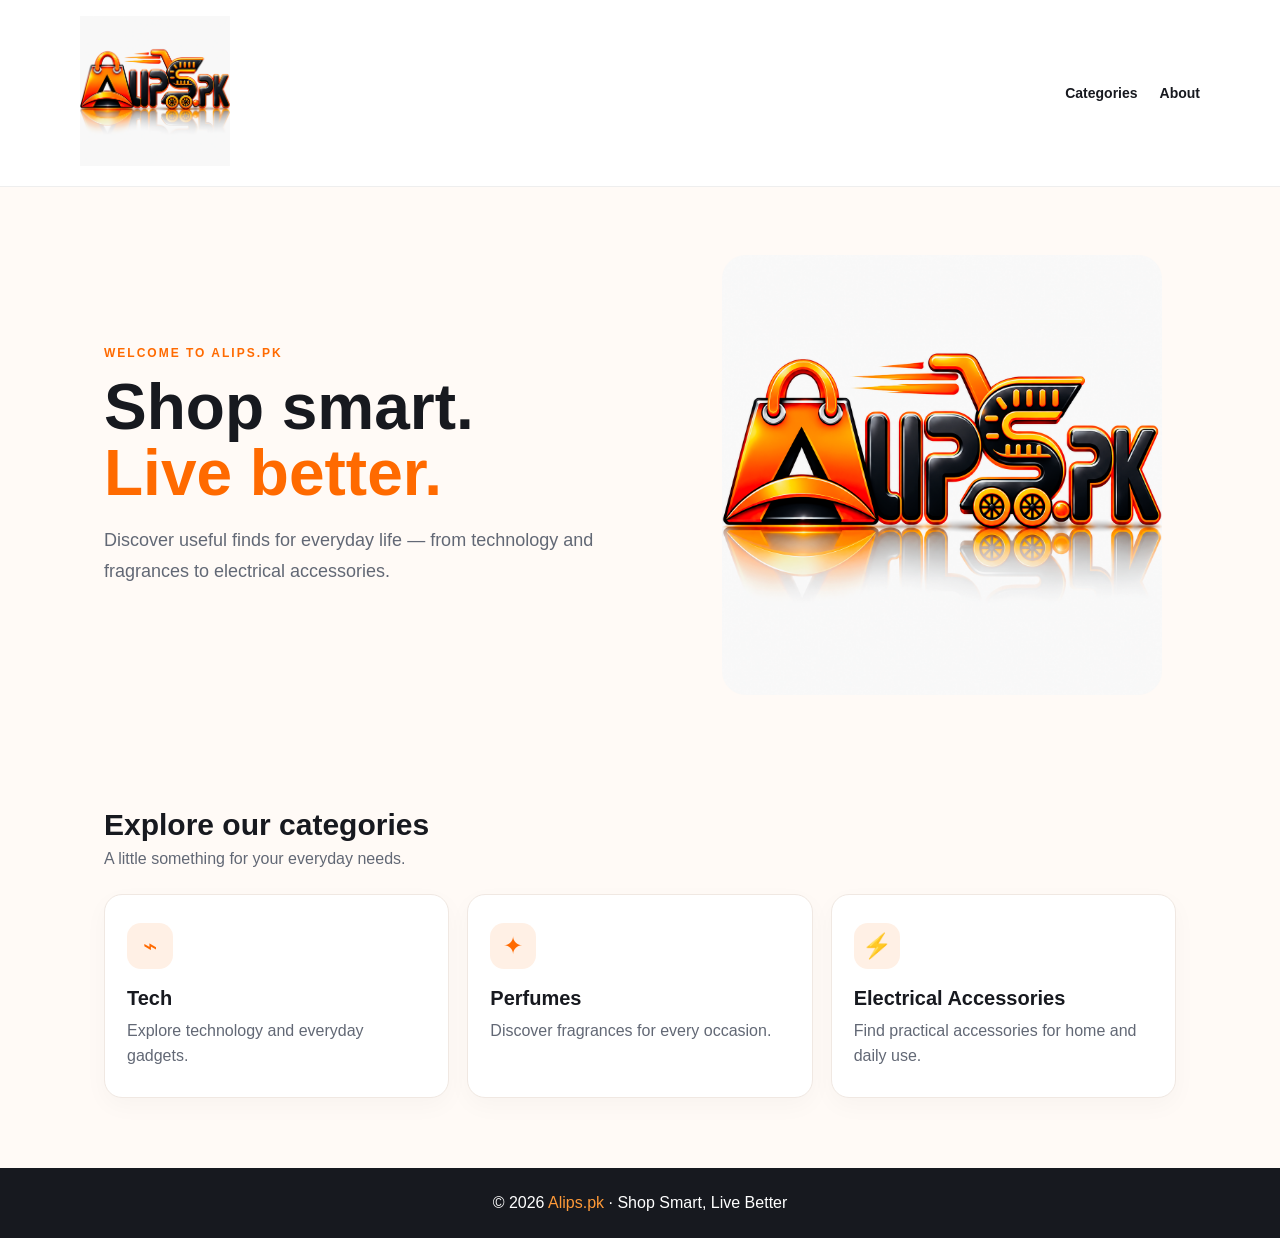
==== index.html @ 60466590 "Add files via upload" ====
<!DOCTYPE html>
<html lang="en">
<head>
  <meta charset="UTF-8">
  <meta name="viewport" content="width=device-width, initial-scale=1.0">
  <meta name="description" content="Alips.pk — Shop smart, live better. Explore tech, perfumes and electrical accessories.">
  <title>Alips.pk | Shop Smart, Live Better</title>
  <style>
    :root { --orange:#ff6a00; --red:#e92716; --ink:#17191f; --muted:#626875; --paper:#fffaf6; }
    * { box-sizing:border-box; }
    body { margin:0; font-family:Arial,Helvetica,sans-serif; color:var(--ink); background:var(--paper); }
    header { display:flex; align-items:center; justify-content:space-between; gap:20px; padding:16px max(6%, calc((100% - 1120px)/2)); background:#fff; border-bottom:1px solid #eee; }
    header img { width:150px; height:auto; }
    nav a { color:var(--ink); text-decoration:none; margin-left:22px; font-size:14px; font-weight:700; }
    .hero { max-width:1120px; margin:auto; padding:68px 24px 58px; display:grid; grid-template-columns:1.1fr .9fr; align-items:center; gap:34px; }
    .eyebrow { color:var(--orange); font-weight:800; letter-spacing:2px; text-transform:uppercase; font-size:12px; }
    h1 { font-size:clamp(38px,6vw,64px); line-height:1.04; margin:14px 0; }
    h1 span { color:var(--orange); }
    .lead { color:var(--muted); font-size:18px; line-height:1.7; max-width:520px; }
    .hero-logo { width:100%; max-width:440px; display:block; margin:auto; border-radius:24px; }
    .section { max-width:1120px; margin:0 auto; padding:30px 24px 70px; }
    .section h2 { font-size:30px; margin-bottom:8px; }
    .sub { color:var(--muted); margin-top:0; }
    .cards { display:grid; grid-template-columns:repeat(3,1fr); gap:18px; margin-top:26px; }
    .card { background:#fff; border:1px solid #f0e8e2; border-radius:18px; padding:28px 22px; box-shadow:0 8px 24px #1b1b1b08; }
    .symbol { width:46px; height:46px; display:grid; place-items:center; border-radius:14px; background:#fff0e5; color:var(--orange); font-size:24px; }
    .card h3 { margin:18px 0 8px; font-size:20px; }
    .card p { color:var(--muted); line-height:1.6; margin:0; }
    footer { text-align:center; padding:26px 20px; background:#17191f; color:#fff; }
    footer span { color:#ff9a38; }
    @media(max-width:700px) { header { padding:14px 20px; } header img { width:112px; } nav a { margin-left:12px; font-size:12px; } .hero { grid-template-columns:1fr; padding-top:48px; text-align:center; } .lead { margin:0 auto; } .hero-logo { max-width:310px; } .cards { grid-template-columns:1fr; } }
  </style>
</head>
<body>
  <header>
    <a href="#"><img src="logo.png" alt="Alips.pk logo"></a>
    <nav><a href="#categories">Categories</a><a href="#about">About</a></nav>
  </header>
  <main>
    <section class="hero" id="about">
      <div>
        <div class="eyebrow">Welcome to Alips.pk</div>
        <h1>Shop smart.<br><span>Live better.</span></h1>
        <p class="lead">Discover useful finds for everyday life — from technology and fragrances to electrical accessories.</p>
      </div>
      <img class="hero-logo" src="logo.png" alt="Alips.pk">
    </section>
    <section class="section" id="categories">
      <h2>Explore our categories</h2>
      <p class="sub">A little something for your everyday needs.</p>
      <div class="cards">
        <article class="card"><div class="symbol">⌁</div><h3>Tech</h3><p>Explore technology and everyday gadgets.</p></article>
        <article class="card"><div class="symbol">✦</div><h3>Perfumes</h3><p>Discover fragrances for every occasion.</p></article>
        <article class="card"><div class="symbol">⚡</div><h3>Electrical Accessories</h3><p>Find practical accessories for home and daily use.</p></article>
      </div>
    </section>
  </main>
  <footer>© 2026 <span>Alips.pk</span> · Shop Smart, Live Better</footer>
</body>
</html>
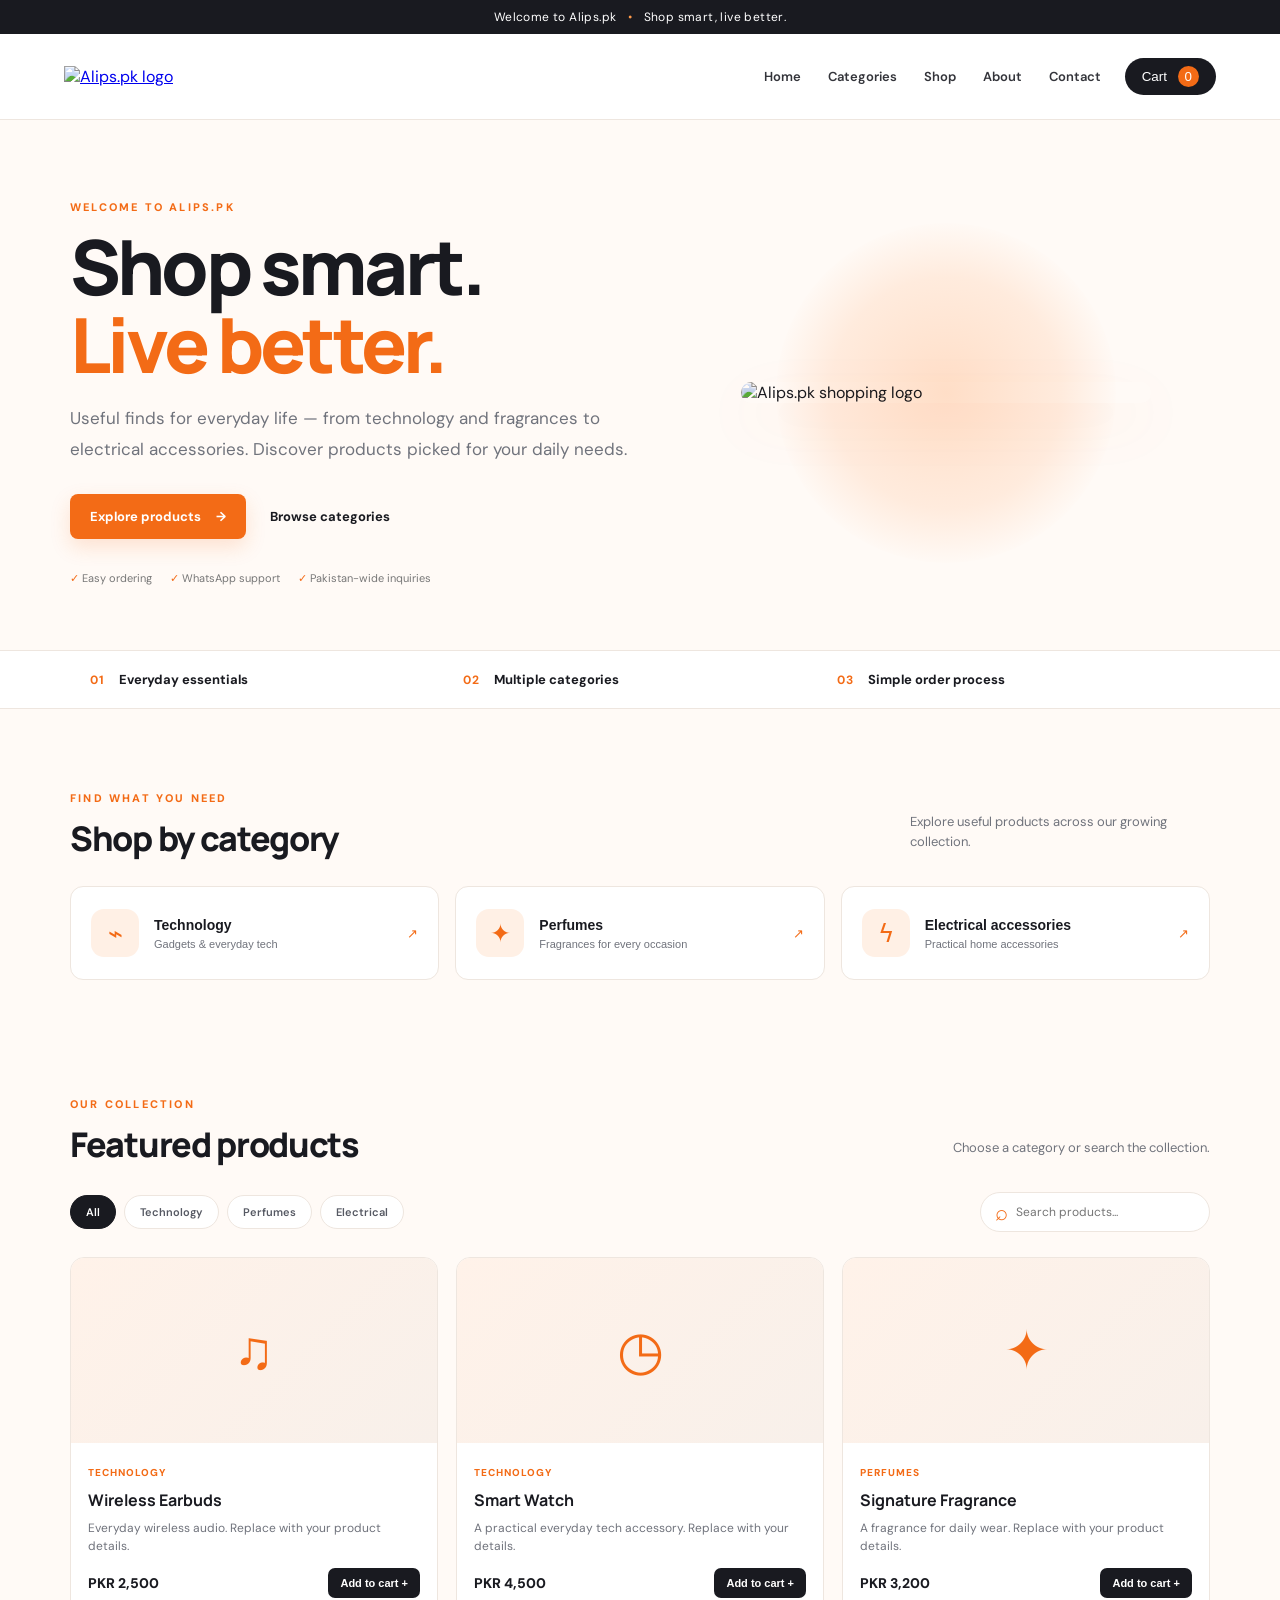
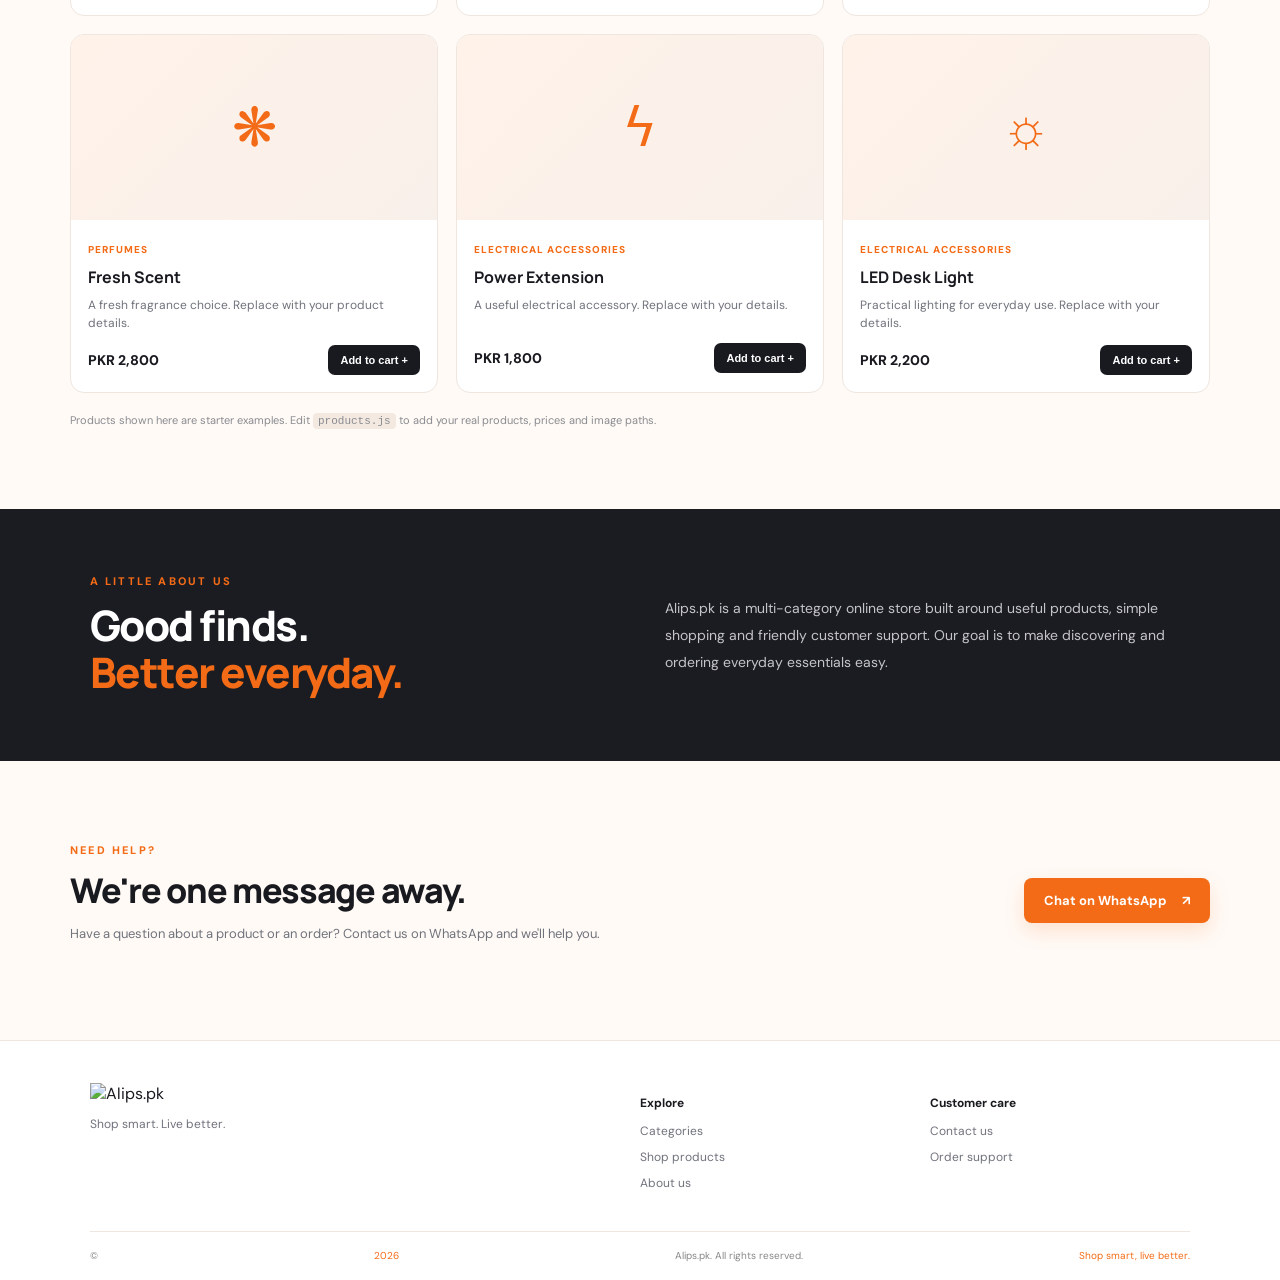
==== commit e85d5ff1: "Add files via upload" ====
--- a/index.html
+++ b/index.html
@@ -1,60 +1,67 @@
-<!DOCTYPE html>
+<!doctype html>
 <html lang="en">
 <head>
-  <meta charset="UTF-8">
-  <meta name="viewport" content="width=device-width, initial-scale=1.0">
-  <meta name="description" content="Alips.pk — Shop smart, live better. Explore tech, perfumes and electrical accessories.">
-  <title>Alips.pk | Shop Smart, Live Better</title>
-  <style>
-    :root { --orange:#ff6a00; --red:#e92716; --ink:#17191f; --muted:#626875; --paper:#fffaf6; }
-    * { box-sizing:border-box; }
-    body { margin:0; font-family:Arial,Helvetica,sans-serif; color:var(--ink); background:var(--paper); }
-    header { display:flex; align-items:center; justify-content:space-between; gap:20px; padding:16px max(6%, calc((100% - 1120px)/2)); background:#fff; border-bottom:1px solid #eee; }
-    header img { width:150px; height:auto; }
-    nav a { color:var(--ink); text-decoration:none; margin-left:22px; font-size:14px; font-weight:700; }
-    .hero { max-width:1120px; margin:auto; padding:68px 24px 58px; display:grid; grid-template-columns:1.1fr .9fr; align-items:center; gap:34px; }
-    .eyebrow { color:var(--orange); font-weight:800; letter-spacing:2px; text-transform:uppercase; font-size:12px; }
-    h1 { font-size:clamp(38px,6vw,64px); line-height:1.04; margin:14px 0; }
-    h1 span { color:var(--orange); }
-    .lead { color:var(--muted); font-size:18px; line-height:1.7; max-width:520px; }
-    .hero-logo { width:100%; max-width:440px; display:block; margin:auto; border-radius:24px; }
-    .section { max-width:1120px; margin:0 auto; padding:30px 24px 70px; }
-    .section h2 { font-size:30px; margin-bottom:8px; }
-    .sub { color:var(--muted); margin-top:0; }
-    .cards { display:grid; grid-template-columns:repeat(3,1fr); gap:18px; margin-top:26px; }
-    .card { background:#fff; border:1px solid #f0e8e2; border-radius:18px; padding:28px 22px; box-shadow:0 8px 24px #1b1b1b08; }
-    .symbol { width:46px; height:46px; display:grid; place-items:center; border-radius:14px; background:#fff0e5; color:var(--orange); font-size:24px; }
-    .card h3 { margin:18px 0 8px; font-size:20px; }
-    .card p { color:var(--muted); line-height:1.6; margin:0; }
-    footer { text-align:center; padding:26px 20px; background:#17191f; color:#fff; }
-    footer span { color:#ff9a38; }
-    @media(max-width:700px) { header { padding:14px 20px; } header img { width:112px; } nav a { margin-left:12px; font-size:12px; } .hero { grid-template-columns:1fr; padding-top:48px; text-align:center; } .lead { margin:0 auto; } .hero-logo { max-width:310px; } .cards { grid-template-columns:1fr; } }
-  </style>
+  <meta charset="utf-8">
+  <meta name="viewport" content="width=device-width, initial-scale=1">
+  <meta name="theme-color" content="#17191f">
+  <meta name="description" content="Alips.pk — Shop smart, live better. Discover technology, fragrances and electrical accessories.">
+  <title>Alips.pk — Shop Smart. Live Better.</title>
+  <link rel="icon" href="assets/logo.png">
+  <link rel="stylesheet" href="styles.css">
 </head>
 <body>
-  <header>
-    <a href="#"><img src="logo.png" alt="Alips.pk logo"></a>
-    <nav><a href="#categories">Categories</a><a href="#about">About</a></nav>
+  <div class="announcement">Welcome to Alips.pk <span>•</span> Shop smart, live better.</div>
+  <header class="site-header">
+    <a class="brand" href="#home" aria-label="Alips.pk home"><img src="assets/logo.png" alt="Alips.pk logo"></a>
+    <button class="menu-toggle" id="menuToggle" aria-label="Open menu" aria-expanded="false">☰</button>
+    <nav id="mainNav">
+      <a href="#home">Home</a><a href="#categories">Categories</a><a href="#products">Shop</a><a href="#about">About</a><a href="#contact">Contact</a>
+    </nav>
+    <button class="cart-button" id="openCart" aria-label="Open shopping cart">Cart <span id="cartCount">0</span></button>
   </header>
+
   <main>
-    <section class="hero" id="about">
-      <div>
-        <div class="eyebrow">Welcome to Alips.pk</div>
+    <section class="hero" id="home">
+      <div class="hero-copy">
+        <p class="eyebrow">Welcome to Alips.pk</p>
         <h1>Shop smart.<br><span>Live better.</span></h1>
-        <p class="lead">Discover useful finds for everyday life — from technology and fragrances to electrical accessories.</p>
+        <p class="hero-text">Useful finds for everyday life — from technology and fragrances to electrical accessories. Discover products picked for your daily needs.</p>
+        <div class="hero-actions"><a class="button primary" href="#products">Explore products <span>→</span></a><a class="text-link" href="#categories">Browse categories</a></div>
+        <div class="trust-row"><span>✓ Easy ordering</span><span>✓ WhatsApp support</span><span>✓ Pakistan-wide inquiries</span></div>
       </div>
-      <img class="hero-logo" src="logo.png" alt="Alips.pk">
+      <div class="hero-art"><div class="orange-orb"></div><img src="assets/logo.png" alt="Alips.pk shopping logo"></div>
     </section>
+
+    <section class="benefits" aria-label="Store benefits"><div><b>01</b><span>Everyday essentials</span></div><div><b>02</b><span>Multiple categories</span></div><div><b>03</b><span>Simple order process</span></div></section>
+
     <section class="section" id="categories">
-      <h2>Explore our categories</h2>
-      <p class="sub">A little something for your everyday needs.</p>
-      <div class="cards">
-        <article class="card"><div class="symbol">⌁</div><h3>Tech</h3><p>Explore technology and everyday gadgets.</p></article>
-        <article class="card"><div class="symbol">✦</div><h3>Perfumes</h3><p>Discover fragrances for every occasion.</p></article>
-        <article class="card"><div class="symbol">⚡</div><h3>Electrical Accessories</h3><p>Find practical accessories for home and daily use.</p></article>
+      <div class="section-heading"><div><p class="eyebrow">Find what you need</p><h2>Shop by category</h2></div><p>Explore useful products across our growing collection.</p></div>
+      <div class="category-grid">
+        <button class="category-card" data-category="Technology"><span class="category-icon">⌁</span><span><b>Technology</b><small>Gadgets & everyday tech</small></span><i>↗</i></button>
+        <button class="category-card" data-category="Perfumes"><span class="category-icon">✦</span><span><b>Perfumes</b><small>Fragrances for every occasion</small></span><i>↗</i></button>
+        <button class="category-card" data-category="Electrical Accessories"><span class="category-icon">ϟ</span><span><b>Electrical accessories</b><small>Practical home accessories</small></span><i>↗</i></button>
       </div>
     </section>
+
+    <section class="section products-section" id="products">
+      <div class="section-heading"><div><p class="eyebrow">Our collection</p><h2>Featured products</h2></div><p>Choose a category or search the collection.</p></div>
+      <div class="shop-tools"><div class="filters" id="filters"><button class="filter active" data-filter="All">All</button><button class="filter" data-filter="Technology">Technology</button><button class="filter" data-filter="Perfumes">Perfumes</button><button class="filter" data-filter="Electrical Accessories">Electrical</button></div><label class="search-box"><span>⌕</span><input id="searchInput" type="search" placeholder="Search products..." aria-label="Search products"></label></div>
+      <div class="product-grid" id="productGrid"></div>
+      <p class="catalog-note" id="catalogNote">Products shown here are starter examples. Edit <code>products.js</code> to add your real products, prices and image paths.</p>
+    </section>
+
+    <section class="about-band" id="about"><div><p class="eyebrow">A little about us</p><h2>Good finds.<br><span>Better everyday.</span></h2></div><p>Alips.pk is a multi-category online store built around useful products, simple shopping and friendly customer support. Our goal is to make discovering and ordering everyday essentials easy.</p></section>
+
+    <section class="contact-section section" id="contact"><div><p class="eyebrow">Need help?</p><h2>We're one message away.</h2><p>Have a question about a product or an order? Contact us on WhatsApp and we'll help you.</p></div><a class="button primary" id="contactWhatsApp" href="#">Chat on WhatsApp <span>↗</span></a></section>
   </main>
-  <footer>© 2026 <span>Alips.pk</span> · Shop Smart, Live Better</footer>
+
+  <footer><div class="footer-main"><div><img src="assets/logo.png" alt="Alips.pk" class="footer-logo"><p>Shop smart. Live better.</p></div><div><b>Explore</b><a href="#categories">Categories</a><a href="#products">Shop products</a><a href="#about">About us</a></div><div><b>Customer care</b><a href="#contact">Contact us</a><a href="#contact">Order support</a></div></div><div class="footer-bottom">© <span id="year"></span> Alips.pk. All rights reserved. <span>Shop smart, live better.</span></div></footer>
+
+  <div class="overlay" id="overlay"></div>
+  <aside class="cart-drawer" id="cartDrawer" aria-label="Shopping cart" aria-hidden="true"><div class="drawer-head"><div><p class="eyebrow">Your selection</p><h2>Shopping cart</h2></div><button id="closeCart" class="close-button" aria-label="Close cart">×</button></div><div id="cartItems" class="cart-items"></div><div class="cart-summary"><div><span>Subtotal</span><b id="cartSubtotal">PKR 0</b></div><p>Delivery charges, if any, will be confirmed when your order is reviewed.</p><button class="button primary full" id="checkoutButton">Continue to checkout</button></div></aside>
+
+  <div class="checkout-modal" id="checkoutModal" aria-hidden="true"><div class="checkout-card"><div class="drawer-head"><div><p class="eyebrow">Almost there</p><h2>Delivery details</h2></div><button id="closeCheckout" class="close-button" aria-label="Close checkout">×</button></div><form id="checkoutForm"><label>Full name<input name="name" required autocomplete="name" placeholder="Your name"></label><label>Phone number<input name="phone" required inputmode="tel" autocomplete="tel" placeholder="03XX XXXXXXX"></label><label>Delivery address<textarea name="address" required rows="3" placeholder="House, street, area, city"></textarea></label><label>Order notes <small>(optional)</small><textarea name="notes" rows="2" placeholder="Any size, colour or other details"></textarea></label><button class="button primary full" type="submit">Send order on WhatsApp ↗</button><p class="form-note">Your order details will open in WhatsApp for confirmation. No online payment is collected on this demo store.</p></form></div></div>
+  <div class="toast" id="toast" role="status"></div>
+  <script src="config.js"></script><script src="products.js"></script><script src="app.js"></script>
 </body>
 </html>
--- a/styles.css
+++ b/styles.css
@@ -0,0 +1,3 @@
+@import url('https://fonts.googleapis.com/css2?family=DM+Sans:wght@400;500;600;700&family=Manrope:wght@400;500;600;700;800&display=swap');
+:root{--orange:#f36b16;--orange-dark:#d95108;--ink:#191a20;--muted:#70737c;--paper:#fffaf6;--line:#eee6df;--white:#fff;--shadow:0 18px 55px #2b1a0e12}*{box-sizing:border-box}html{scroll-behavior:smooth;scroll-padding-top:90px}body{margin:0;background:var(--paper);color:var(--ink);font-family:'DM Sans',Arial,sans-serif}.announcement{background:#191a20;color:#fff;text-align:center;padding:9px 14px;font-size:12px;letter-spacing:.4px}.announcement span{color:#ff9a4a;margin:0 8px}.site-header{height:86px;padding:0 max(5%,calc((100% - 1200px)/2));display:flex;align-items:center;justify-content:space-between;gap:24px;background:#fff;border-bottom:1px solid var(--line);position:sticky;top:0;z-index:20}.brand img{width:112px;height:72px;object-fit:contain}.site-header nav{display:flex;gap:27px;margin-left:auto}.site-header nav a{color:#33343a;text-decoration:none;font-size:13px;font-weight:600}.site-header nav a:hover,.text-link:hover{color:var(--orange)}.cart-button{border:0;background:var(--ink);color:#fff;border-radius:30px;padding:11px 17px;font:600 13px inherit;cursor:pointer}.cart-button span{background:var(--orange);padding:3px 7px;border-radius:20px;margin-left:7px}.menu-toggle{display:none;border:0;background:none;font-size:24px}.hero{max-width:1200px;margin:auto;min-height:530px;padding:65px 30px 50px;display:grid;grid-template-columns:1.05fr .95fr;align-items:center;gap:30px}.eyebrow{color:var(--orange);font-size:11px;font-weight:800;letter-spacing:2.2px;text-transform:uppercase;margin:0 0 14px}.hero h1{font:800 clamp(48px,6vw,76px)/1.02 'Manrope',sans-serif;letter-spacing:-3.8px;margin:0 0 20px}.hero h1 span,.about-band h2 span{color:var(--orange)}.hero-text{max-width:560px;color:var(--muted);font-size:17px;line-height:1.8;margin:0}.hero-actions{display:flex;align-items:center;gap:24px;margin-top:29px}.button{display:inline-flex;align-items:center;justify-content:center;gap:15px;padding:14px 20px;border:0;border-radius:8px;text-decoration:none;font-weight:700;font-size:13px;cursor:pointer;transition:.2s}.primary{background:var(--orange);color:white;box-shadow:0 8px 20px #f36b162b}.primary:hover{background:var(--orange-dark);transform:translateY(-2px)}.text-link{font-size:13px;font-weight:700;color:var(--ink);text-decoration:none}.trust-row{display:flex;flex-wrap:wrap;gap:18px;margin-top:32px;color:#777;font-size:11px}.trust-row span:first-letter{color:var(--orange)}.hero-art{position:relative;display:grid;place-items:center;min-height:390px}.hero-art img{position:relative;width:min(100%,410px);border-radius:28px;mix-blend-mode:multiply;box-shadow:0 20px 60px #ed6b1610}.orange-orb{position:absolute;width:340px;height:340px;background:radial-gradient(circle,#ffdec7 0,#ffebdd 48%,#fffaf6 72%);border-radius:50%}.benefits{border-top:1px solid var(--line);border-bottom:1px solid var(--line);background:#fff;display:grid;grid-template-columns:repeat(3,1fr);padding:20px max(7%,calc((100% - 1120px)/2));gap:20px}.benefits div{display:flex;align-items:center;gap:14px;font-size:13px;font-weight:700}.benefits b{color:var(--orange);font-size:12px;letter-spacing:1px}.section{max-width:1200px;margin:auto;padding:82px 30px}.section-heading{display:flex;justify-content:space-between;align-items:end;gap:20px;margin-bottom:28px}.section-heading h2,.contact-section h2{font:800 34px/1.15 'Manrope',sans-serif;letter-spacing:-1.3px;margin:0}.section-heading>p{color:var(--muted);font-size:13px;margin:0 0 5px;max-width:300px;line-height:1.6}.category-grid{display:grid;grid-template-columns:repeat(3,1fr);gap:16px}.category-card{display:flex;align-items:center;gap:15px;text-align:left;padding:22px 20px;background:#fff;border:1px solid var(--line);border-radius:13px;cursor:pointer;transition:.2s;color:var(--ink)}.category-card:hover{border-color:#f5a36d;transform:translateY(-3px);box-shadow:var(--shadow)}.category-icon{display:grid;place-items:center;width:48px;height:48px;flex-shrink:0;border-radius:13px;background:#fff0e5;color:var(--orange);font-size:25px}.category-card b,.category-card small{display:block}.category-card b{font-size:14px}.category-card small{font-size:11px;color:var(--muted);margin-top:5px}.category-card i{font-style:normal;margin-left:auto;color:var(--orange)}.products-section{padding-top:35px}.shop-tools{display:flex;justify-content:space-between;gap:20px;align-items:center;margin-bottom:25px}.filters{display:flex;flex-wrap:wrap;gap:8px}.filter{background:#fff;border:1px solid var(--line);border-radius:30px;padding:9px 15px;font:600 11px 'DM Sans';color:#565963;cursor:pointer}.filter.active,.filter:hover{background:var(--ink);border-color:var(--ink);color:#fff}.search-box{display:flex;align-items:center;gap:8px;border:1px solid var(--line);background:#fff;border-radius:30px;padding:0 14px;width:230px}.search-box span{font-size:22px;color:var(--orange)}.search-box input{width:100%;border:0;outline:0;padding:11px 0;background:transparent;font:12px 'DM Sans'}.product-grid{display:grid;grid-template-columns:repeat(3,1fr);gap:18px}.product-card{background:#fff;border:1px solid var(--line);border-radius:14px;overflow:hidden;transition:.2s}.product-card:hover{transform:translateY(-4px);box-shadow:var(--shadow)}.product-visual{height:185px;display:grid;place-items:center;background:linear-gradient(135deg,#fff2e9,#f8f0ea);font-size:54px;color:var(--orange)}.product-info{padding:17px}.product-category{font-size:10px;color:var(--orange);font-weight:800;letter-spacing:1px;text-transform:uppercase}.product-info h3{font:700 16px 'Manrope';margin:8px 0}.product-info p{font-size:12px;color:var(--muted);line-height:1.5;min-height:34px;margin:0 0 13px}.product-bottom{display:flex;align-items:center;justify-content:space-between;gap:10px}.product-price{font-weight:800;font-size:14px}.add-button{background:var(--ink);color:#fff;border:0;border-radius:7px;padding:9px 12px;font-size:11px;font-weight:700;cursor:pointer}.add-button:hover{background:var(--orange)}.catalog-note{font-size:11px;color:#8a8b90;margin:20px 0 0}.catalog-note code{background:#f3e9e1;padding:2px 5px;border-radius:4px}.empty-state{grid-column:1/-1;text-align:center;padding:55px 20px;color:var(--muted);background:#fff;border:1px dashed var(--line);border-radius:14px}.about-band{background:#1b1c22;color:#fff;padding:65px max(7%,calc((100% - 1120px)/2));display:grid;grid-template-columns:1fr 1fr;align-items:center;gap:50px}.about-band h2{font:800 42px/1.12 'Manrope';letter-spacing:-1.5px;margin:0}.about-band>p{color:#c4c4c9;font-size:14px;line-height:1.9;margin:0}.contact-section{display:flex;align-items:center;justify-content:space-between;gap:30px}.contact-section p:not(.eyebrow){color:var(--muted);font-size:13px;line-height:1.7;max-width:550px}.contact-section .button{flex-shrink:0}footer{background:#fff;border-top:1px solid var(--line);padding:42px max(7%,calc((100% - 1120px)/2)) 18px}.footer-main{display:grid;grid-template-columns:2fr 1fr 1fr;gap:30px;padding-bottom:30px}.footer-logo{width:105px;height:75px;object-fit:contain}.footer-main p{font-size:12px;color:var(--muted)}.footer-main b{display:block;font-size:12px;margin:12px 0}.footer-main a{display:block;text-decoration:none;color:var(--muted);font-size:12px;margin:10px 0}.footer-main a:hover{color:var(--orange)}.footer-bottom{border-top:1px solid var(--line);padding-top:17px;display:flex;justify-content:space-between;gap:15px;color:#888;font-size:10px}.footer-bottom span{color:var(--orange)}.overlay{position:fixed;inset:0;background:#15151580;z-index:40;opacity:0;pointer-events:none;transition:.2s}.overlay.show{opacity:1;pointer-events:auto}.cart-drawer{position:fixed;right:0;top:0;height:100dvh;width:min(440px,100%);background:#fff;z-index:41;transform:translateX(105%);transition:.25s;display:flex;flex-direction:column;padding:25px}.cart-drawer.open{transform:translateX(0)}.drawer-head{display:flex;justify-content:space-between;align-items:center;border-bottom:1px solid var(--line);padding-bottom:18px}.drawer-head .eyebrow{margin-bottom:6px}.drawer-head h2{font:800 22px 'Manrope';margin:0}.close-button{border:0;background:#f5f1ee;border-radius:50%;width:34px;height:34px;font-size:24px;cursor:pointer}.cart-items{overflow:auto;flex:1;padding:15px 0}.cart-row{display:grid;grid-template-columns:1fr auto;gap:10px;padding:14px 0;border-bottom:1px solid var(--line)}.cart-row b{font-size:13px}.cart-row small{display:block;color:var(--muted);margin-top:5px}.qty-controls{display:flex;align-items:center;gap:8px;margin-top:9px}.qty-controls button{border:1px solid var(--line);background:#fff;border-radius:5px;width:25px;height:25px;cursor:pointer}.remove-item{border:0;background:none;color:#b44;font-size:11px;cursor:pointer;margin-left:7px}.cart-summary{border-top:1px solid var(--line);padding-top:17px}.cart-summary>div{display:flex;justify-content:space-between;font-size:15px}.cart-summary p,.form-note{font-size:11px;line-height:1.5;color:var(--muted)}.full{width:100%}.checkout-modal{position:fixed;inset:0;z-index:50;background:#15151580;display:none;place-items:center;padding:15px}.checkout-modal.show{display:grid}.checkout-card{background:#fff;border-radius:15px;padding:24px;width:min(480px,100%);max-height:95dvh;overflow:auto}.checkout-card form{padding-top:18px}.checkout-card label{display:block;font-size:12px;font-weight:700;margin-bottom:13px}.checkout-card label small{font-weight:400;color:var(--muted)}.checkout-card input,.checkout-card textarea{display:block;width:100%;margin-top:7px;padding:12px;border:1px solid var(--line);border-radius:7px;font:13px 'DM Sans';outline-color:var(--orange);resize:vertical}.form-note{text-align:center}.toast{position:fixed;bottom:22px;left:50%;transform:translate(-50%,20px);opacity:0;pointer-events:none;background:#191a20;color:#fff;padding:12px 18px;border-radius:30px;font-size:12px;z-index:70;transition:.2s}.toast.show{opacity:1;transform:translate(-50%,0)}
+@media(max-width:800px){.site-header{height:75px;padding:0 18px;gap:12px}.brand img{width:90px;height:62px}.menu-toggle{display:block;margin-left:auto}.site-header nav{display:none;position:absolute;top:74px;left:0;right:0;background:#fff;padding:18px 24px 22px;box-shadow:0 12px 20px #0000000b;flex-direction:column;gap:18px}.site-header nav.open{display:flex}.cart-button{padding:10px 12px}.hero{grid-template-columns:1fr;text-align:center;padding:50px 22px 40px;gap:15px}.hero h1{font-size:54px;letter-spacing:-2.5px}.hero-text{font-size:15px}.hero-actions,.trust-row{justify-content:center}.hero-art{min-height:270px}.hero-art img{max-width:280px}.orange-orb{width:240px;height:240px}.benefits{padding:17px 20px;gap:8px}.benefits div{font-size:10px;gap:7px}.section{padding:62px 20px}.section-heading{display:block}.section-heading>p{margin-top:12px}.category-grid{grid-template-columns:1fr}.products-section{padding-top:20px}.shop-tools{align-items:stretch;flex-direction:column}.search-box{width:100%}.product-grid{grid-template-columns:repeat(2,1fr);gap:12px}.product-visual{height:135px}.product-info{padding:13px}.product-info h3{font-size:13px}.product-info p{font-size:10px}.product-price{font-size:12px}.add-button{padding:8px;font-size:10px}.about-band{grid-template-columns:1fr;gap:22px;padding:48px 23px}.about-band h2{font-size:36px}.contact-section{display:block}.contact-section .button{margin-top:12px}.footer-main{grid-template-columns:1fr 1fr}.footer-main>div:first-child{grid-column:1/-1}.footer-bottom{display:block;line-height:2}.footer-bottom span{display:block}}@media(max-width:380px){.product-grid{grid-template-columns:1fr}.product-visual{height:170px}.trust-row{gap:9px;font-size:9px}.hero h1{font-size:47px}}
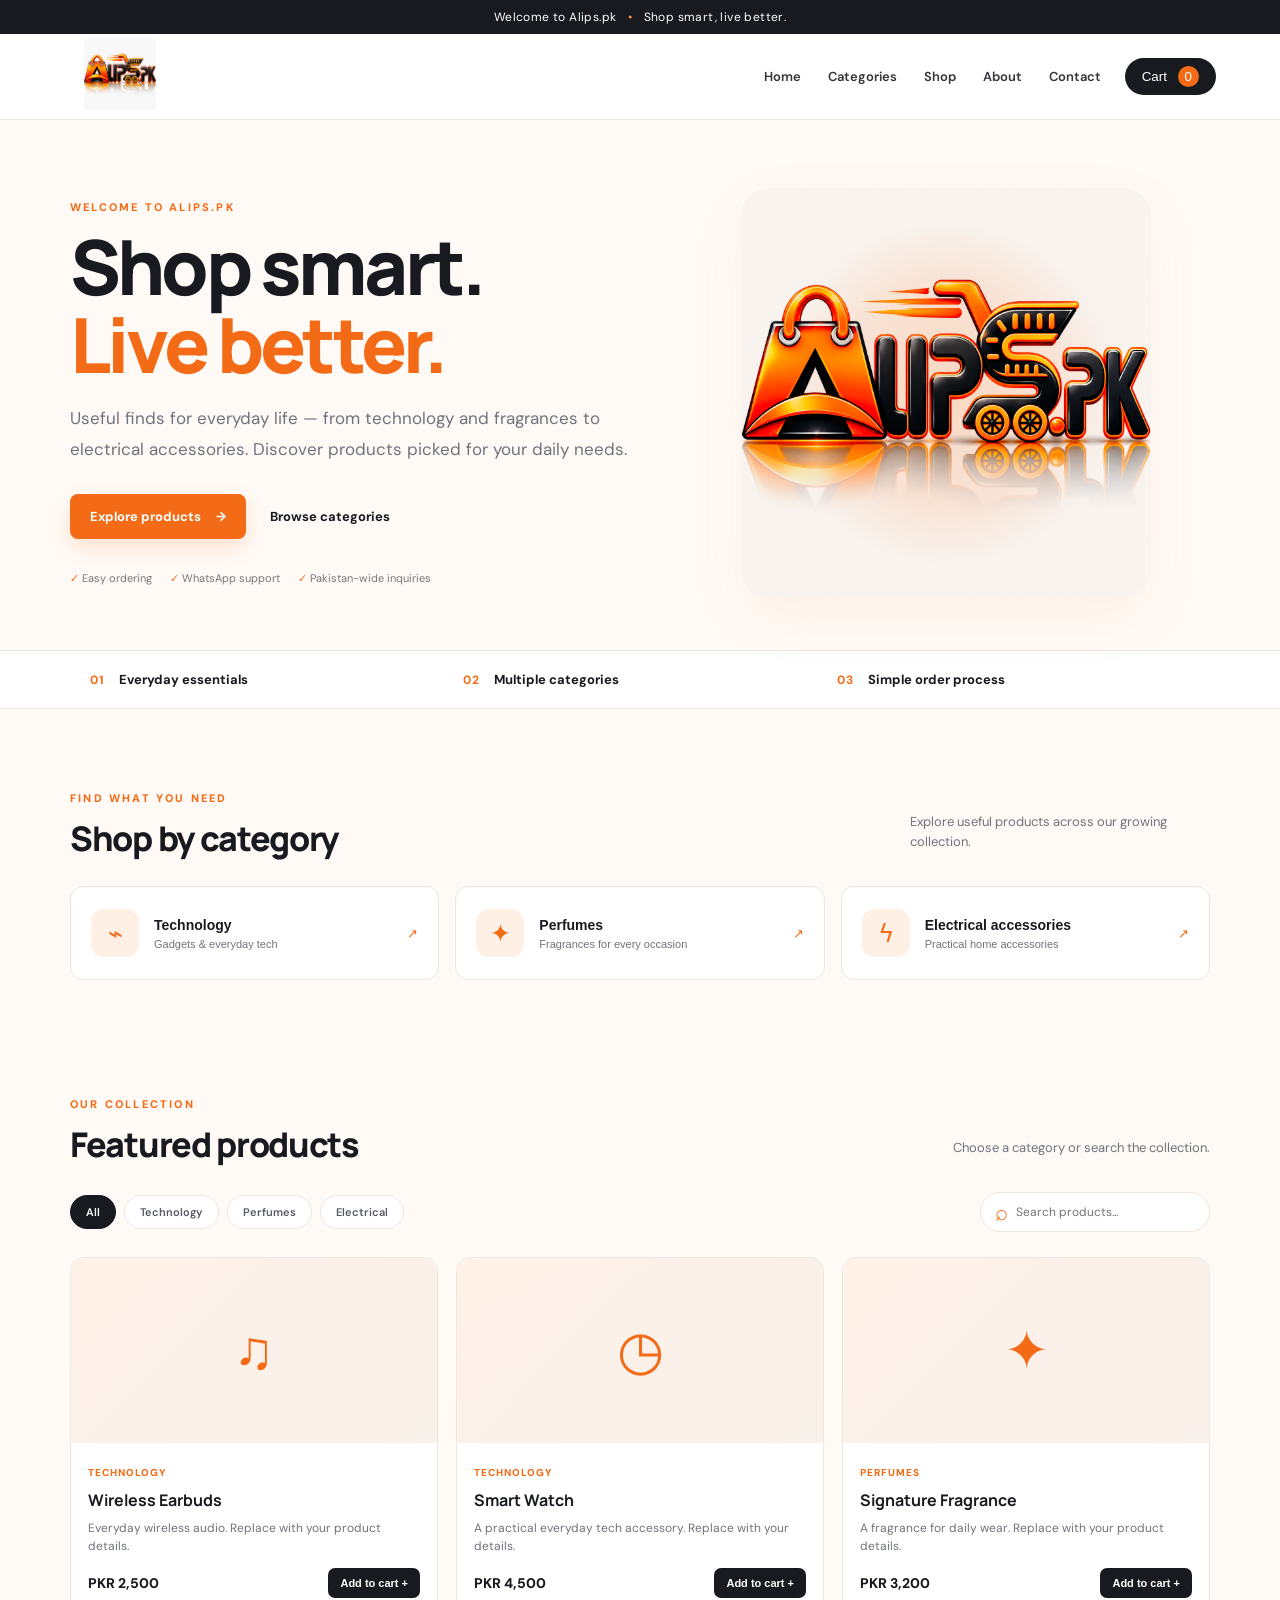
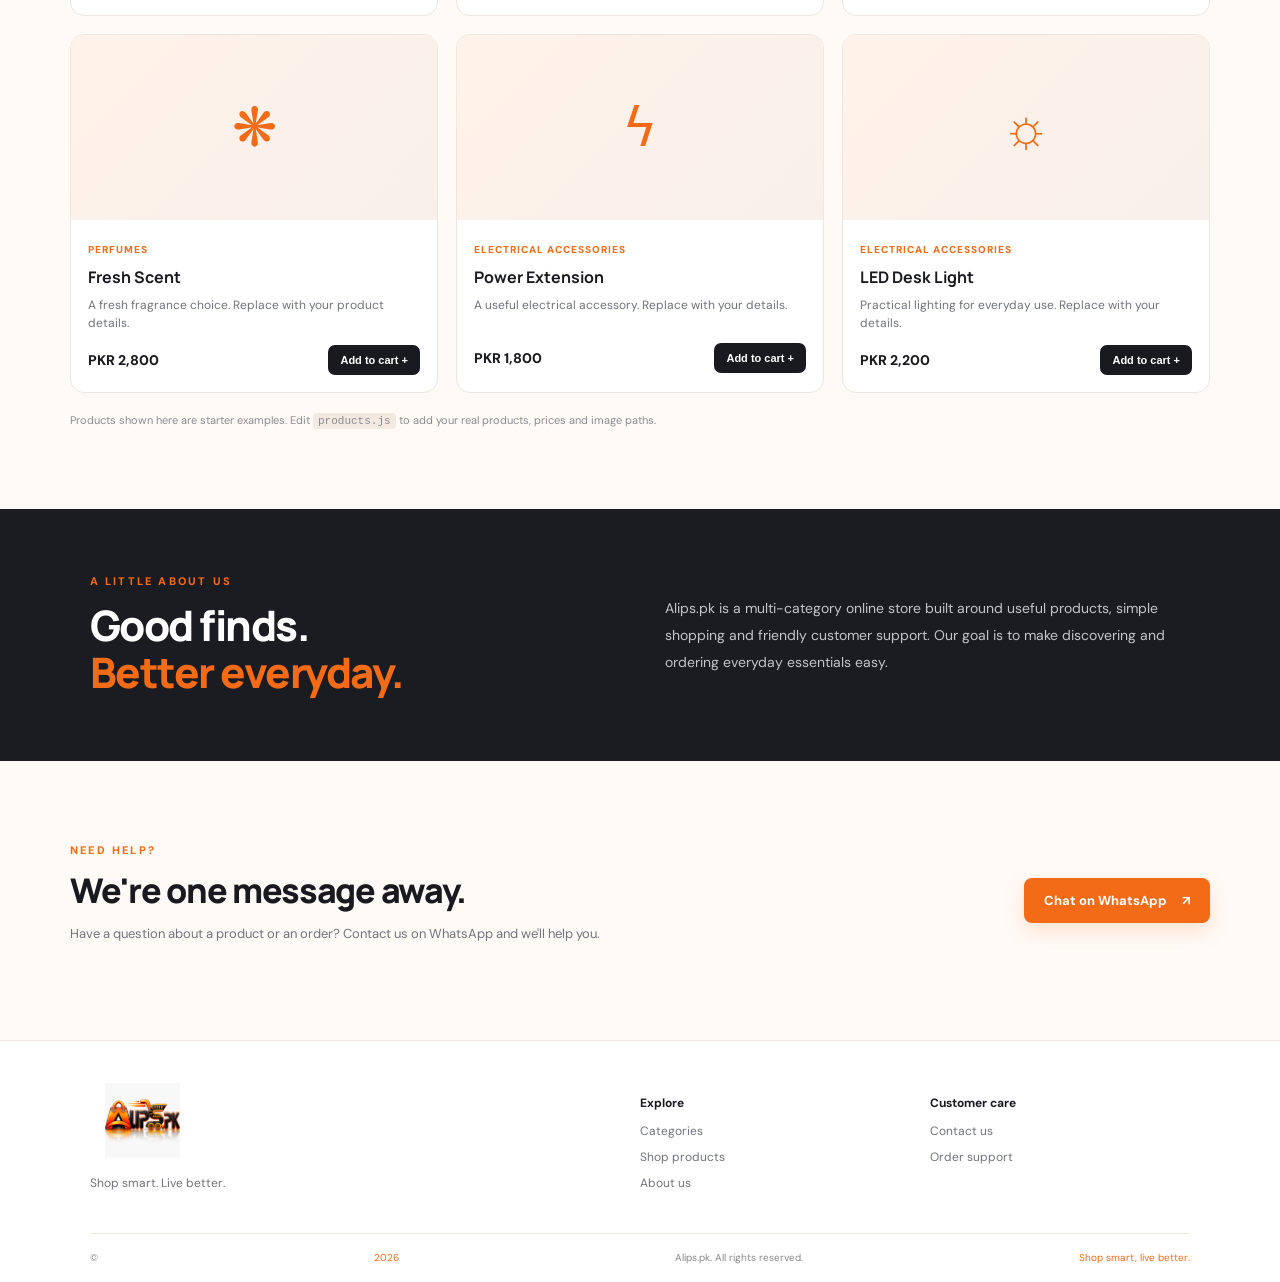
==== commit 7a07d774: "Polish storefront SEO and social metadata" ====
--- a/index.html
+++ b/index.html
@@ -4,7 +4,13 @@
   <meta charset="utf-8">
   <meta name="viewport" content="width=device-width, initial-scale=1">
   <meta name="theme-color" content="#17191f">
-  <meta name="description" content="Alips.pk — Shop smart, live better. Discover technology, fragrances and electrical accessories.">
+  <meta name="description" content="Discover useful everyday products at Alips.pk. Browse technology, fragrances and electrical accessories, then place your order through WhatsApp.">
+  <link rel="canonical" href="https://alips.pk/">
+  <meta property="og:type" content="website">
+  <meta property="og:title" content="Alips.pk — Shop Smart. Live Better.">
+  <meta property="og:description" content="Explore everyday finds across technology, fragrances and electrical accessories.">
+  <meta property="og:url" content="https://alips.pk/">
+  <meta property="og:image" content="https://alips.pk/assets/logo.png">
   <title>Alips.pk — Shop Smart. Live Better.</title>
   <link rel="icon" href="assets/logo.png">
   <link rel="stylesheet" href="styles.css">
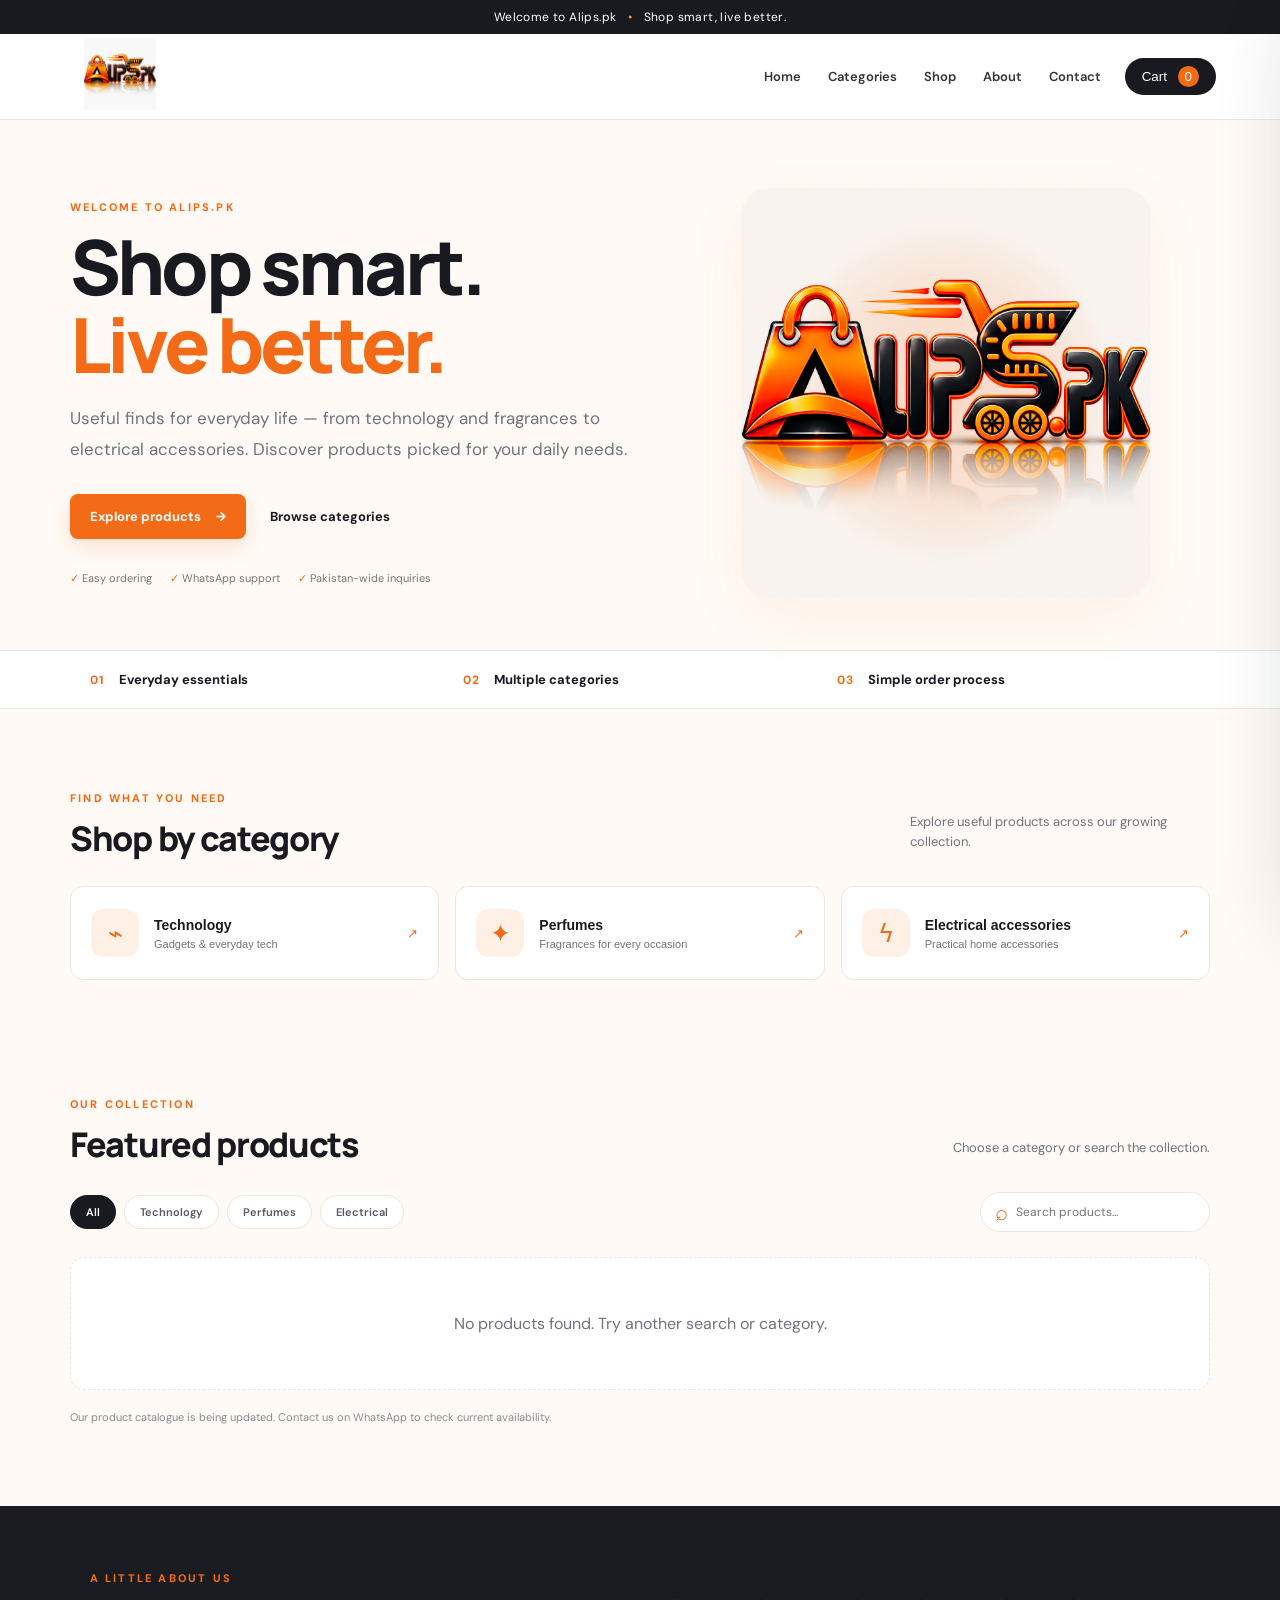
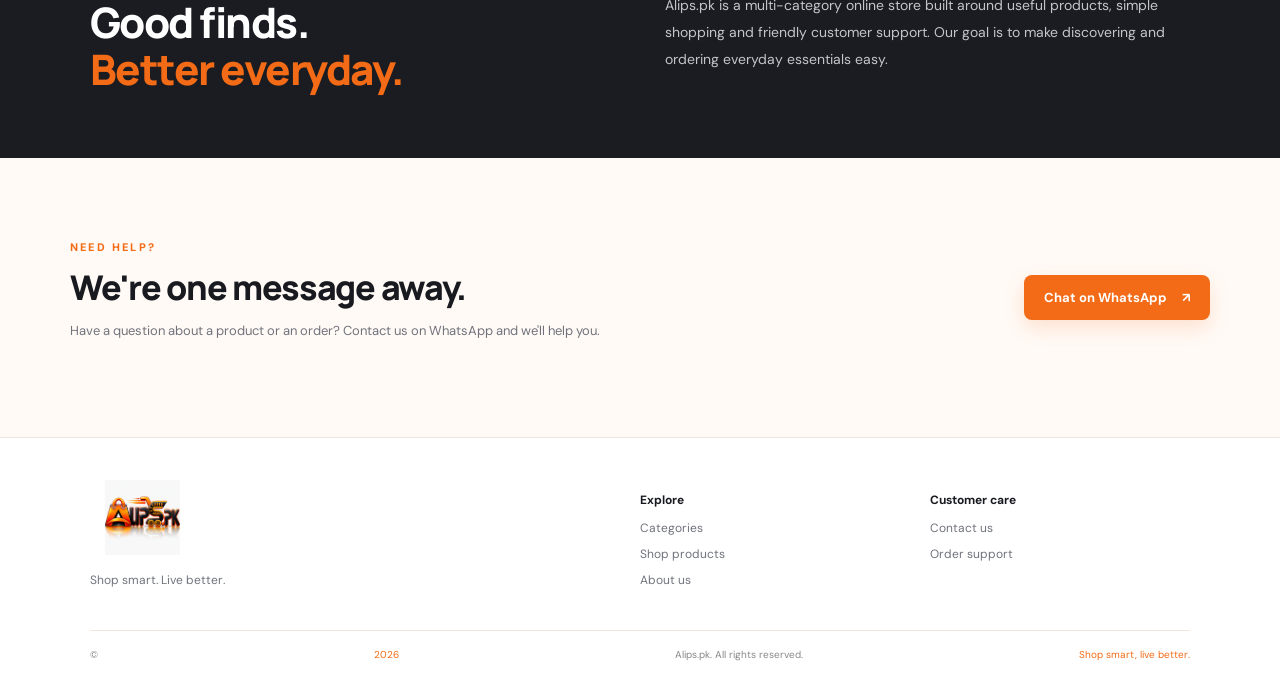
==== commit 0c2b72bd: "Clarify catalogue is being refreshed" ====
--- a/index.html
+++ b/index.html
@@ -53,7 +53,7 @@
       <div class="section-heading"><div><p class="eyebrow">Our collection</p><h2>Featured products</h2></div><p>Choose a category or search the collection.</p></div>
       <div class="shop-tools"><div class="filters" id="filters"><button class="filter active" data-filter="All">All</button><button class="filter" data-filter="Technology">Technology</button><button class="filter" data-filter="Perfumes">Perfumes</button><button class="filter" data-filter="Electrical Accessories">Electrical</button></div><label class="search-box"><span>⌕</span><input id="searchInput" type="search" placeholder="Search products..." aria-label="Search products"></label></div>
       <div class="product-grid" id="productGrid"></div>
-      <p class="catalog-note" id="catalogNote">Products shown here are starter examples. Edit <code>products.js</code> to add your real products, prices and image paths.</p>
+      <p class="catalog-note" id="catalogNote">Our product catalogue is being updated. Contact us on WhatsApp to check current availability.</p>
     </section>
 
     <section class="about-band" id="about"><div><p class="eyebrow">A little about us</p><h2>Good finds.<br><span>Better everyday.</span></h2></div><p>Alips.pk is a multi-category online store built around useful products, simple shopping and friendly customer support. Our goal is to make discovering and ordering everyday essentials easy.</p></section>
--- a/styles.css
+++ b/styles.css
@@ -1,3 +1,30 @@
 @import url('https://fonts.googleapis.com/css2?family=DM+Sans:wght@400;500;600;700&family=Manrope:wght@400;500;600;700;800&display=swap');
 :root{--orange:#f36b16;--orange-dark:#d95108;--ink:#191a20;--muted:#70737c;--paper:#fffaf6;--line:#eee6df;--white:#fff;--shadow:0 18px 55px #2b1a0e12}*{box-sizing:border-box}html{scroll-behavior:smooth;scroll-padding-top:90px}body{margin:0;background:var(--paper);color:var(--ink);font-family:'DM Sans',Arial,sans-serif}.announcement{background:#191a20;color:#fff;text-align:center;padding:9px 14px;font-size:12px;letter-spacing:.4px}.announcement span{color:#ff9a4a;margin:0 8px}.site-header{height:86px;padding:0 max(5%,calc((100% - 1200px)/2));display:flex;align-items:center;justify-content:space-between;gap:24px;background:#fff;border-bottom:1px solid var(--line);position:sticky;top:0;z-index:20}.brand img{width:112px;height:72px;object-fit:contain}.site-header nav{display:flex;gap:27px;margin-left:auto}.site-header nav a{color:#33343a;text-decoration:none;font-size:13px;font-weight:600}.site-header nav a:hover,.text-link:hover{color:var(--orange)}.cart-button{border:0;background:var(--ink);color:#fff;border-radius:30px;padding:11px 17px;font:600 13px inherit;cursor:pointer}.cart-button span{background:var(--orange);padding:3px 7px;border-radius:20px;margin-left:7px}.menu-toggle{display:none;border:0;background:none;font-size:24px}.hero{max-width:1200px;margin:auto;min-height:530px;padding:65px 30px 50px;display:grid;grid-template-columns:1.05fr .95fr;align-items:center;gap:30px}.eyebrow{color:var(--orange);font-size:11px;font-weight:800;letter-spacing:2.2px;text-transform:uppercase;margin:0 0 14px}.hero h1{font:800 clamp(48px,6vw,76px)/1.02 'Manrope',sans-serif;letter-spacing:-3.8px;margin:0 0 20px}.hero h1 span,.about-band h2 span{color:var(--orange)}.hero-text{max-width:560px;color:var(--muted);font-size:17px;line-height:1.8;margin:0}.hero-actions{display:flex;align-items:center;gap:24px;margin-top:29px}.button{display:inline-flex;align-items:center;justify-content:center;gap:15px;padding:14px 20px;border:0;border-radius:8px;text-decoration:none;font-weight:700;font-size:13px;cursor:pointer;transition:.2s}.primary{background:var(--orange);color:white;box-shadow:0 8px 20px #f36b162b}.primary:hover{background:var(--orange-dark);transform:translateY(-2px)}.text-link{font-size:13px;font-weight:700;color:var(--ink);text-decoration:none}.trust-row{display:flex;flex-wrap:wrap;gap:18px;margin-top:32px;color:#777;font-size:11px}.trust-row span:first-letter{color:var(--orange)}.hero-art{position:relative;display:grid;place-items:center;min-height:390px}.hero-art img{position:relative;width:min(100%,410px);border-radius:28px;mix-blend-mode:multiply;box-shadow:0 20px 60px #ed6b1610}.orange-orb{position:absolute;width:340px;height:340px;background:radial-gradient(circle,#ffdec7 0,#ffebdd 48%,#fffaf6 72%);border-radius:50%}.benefits{border-top:1px solid var(--line);border-bottom:1px solid var(--line);background:#fff;display:grid;grid-template-columns:repeat(3,1fr);padding:20px max(7%,calc((100% - 1120px)/2));gap:20px}.benefits div{display:flex;align-items:center;gap:14px;font-size:13px;font-weight:700}.benefits b{color:var(--orange);font-size:12px;letter-spacing:1px}.section{max-width:1200px;margin:auto;padding:82px 30px}.section-heading{display:flex;justify-content:space-between;align-items:end;gap:20px;margin-bottom:28px}.section-heading h2,.contact-section h2{font:800 34px/1.15 'Manrope',sans-serif;letter-spacing:-1.3px;margin:0}.section-heading>p{color:var(--muted);font-size:13px;margin:0 0 5px;max-width:300px;line-height:1.6}.category-grid{display:grid;grid-template-columns:repeat(3,1fr);gap:16px}.category-card{display:flex;align-items:center;gap:15px;text-align:left;padding:22px 20px;background:#fff;border:1px solid var(--line);border-radius:13px;cursor:pointer;transition:.2s;color:var(--ink)}.category-card:hover{border-color:#f5a36d;transform:translateY(-3px);box-shadow:var(--shadow)}.category-icon{display:grid;place-items:center;width:48px;height:48px;flex-shrink:0;border-radius:13px;background:#fff0e5;color:var(--orange);font-size:25px}.category-card b,.category-card small{display:block}.category-card b{font-size:14px}.category-card small{font-size:11px;color:var(--muted);margin-top:5px}.category-card i{font-style:normal;margin-left:auto;color:var(--orange)}.products-section{padding-top:35px}.shop-tools{display:flex;justify-content:space-between;gap:20px;align-items:center;margin-bottom:25px}.filters{display:flex;flex-wrap:wrap;gap:8px}.filter{background:#fff;border:1px solid var(--line);border-radius:30px;padding:9px 15px;font:600 11px 'DM Sans';color:#565963;cursor:pointer}.filter.active,.filter:hover{background:var(--ink);border-color:var(--ink);color:#fff}.search-box{display:flex;align-items:center;gap:8px;border:1px solid var(--line);background:#fff;border-radius:30px;padding:0 14px;width:230px}.search-box span{font-size:22px;color:var(--orange)}.search-box input{width:100%;border:0;outline:0;padding:11px 0;background:transparent;font:12px 'DM Sans'}.product-grid{display:grid;grid-template-columns:repeat(3,1fr);gap:18px}.product-card{background:#fff;border:1px solid var(--line);border-radius:14px;overflow:hidden;transition:.2s}.product-card:hover{transform:translateY(-4px);box-shadow:var(--shadow)}.product-visual{height:185px;display:grid;place-items:center;background:linear-gradient(135deg,#fff2e9,#f8f0ea);font-size:54px;color:var(--orange)}.product-info{padding:17px}.product-category{font-size:10px;color:var(--orange);font-weight:800;letter-spacing:1px;text-transform:uppercase}.product-info h3{font:700 16px 'Manrope';margin:8px 0}.product-info p{font-size:12px;color:var(--muted);line-height:1.5;min-height:34px;margin:0 0 13px}.product-bottom{display:flex;align-items:center;justify-content:space-between;gap:10px}.product-price{font-weight:800;font-size:14px}.add-button{background:var(--ink);color:#fff;border:0;border-radius:7px;padding:9px 12px;font-size:11px;font-weight:700;cursor:pointer}.add-button:hover{background:var(--orange)}.catalog-note{font-size:11px;color:#8a8b90;margin:20px 0 0}.catalog-note code{background:#f3e9e1;padding:2px 5px;border-radius:4px}.empty-state{grid-column:1/-1;text-align:center;padding:55px 20px;color:var(--muted);background:#fff;border:1px dashed var(--line);border-radius:14px}.about-band{background:#1b1c22;color:#fff;padding:65px max(7%,calc((100% - 1120px)/2));display:grid;grid-template-columns:1fr 1fr;align-items:center;gap:50px}.about-band h2{font:800 42px/1.12 'Manrope';letter-spacing:-1.5px;margin:0}.about-band>p{color:#c4c4c9;font-size:14px;line-height:1.9;margin:0}.contact-section{display:flex;align-items:center;justify-content:space-between;gap:30px}.contact-section p:not(.eyebrow){color:var(--muted);font-size:13px;line-height:1.7;max-width:550px}.contact-section .button{flex-shrink:0}footer{background:#fff;border-top:1px solid var(--line);padding:42px max(7%,calc((100% - 1120px)/2)) 18px}.footer-main{display:grid;grid-template-columns:2fr 1fr 1fr;gap:30px;padding-bottom:30px}.footer-logo{width:105px;height:75px;object-fit:contain}.footer-main p{font-size:12px;color:var(--muted)}.footer-main b{display:block;font-size:12px;margin:12px 0}.footer-main a{display:block;text-decoration:none;color:var(--muted);font-size:12px;margin:10px 0}.footer-main a:hover{color:var(--orange)}.footer-bottom{border-top:1px solid var(--line);padding-top:17px;display:flex;justify-content:space-between;gap:15px;color:#888;font-size:10px}.footer-bottom span{color:var(--orange)}.overlay{position:fixed;inset:0;background:#15151580;z-index:40;opacity:0;pointer-events:none;transition:.2s}.overlay.show{opacity:1;pointer-events:auto}.cart-drawer{position:fixed;right:0;top:0;height:100dvh;width:min(440px,100%);background:#fff;z-index:41;transform:translateX(105%);transition:.25s;display:flex;flex-direction:column;padding:25px}.cart-drawer.open{transform:translateX(0)}.drawer-head{display:flex;justify-content:space-between;align-items:center;border-bottom:1px solid var(--line);padding-bottom:18px}.drawer-head .eyebrow{margin-bottom:6px}.drawer-head h2{font:800 22px 'Manrope';margin:0}.close-button{border:0;background:#f5f1ee;border-radius:50%;width:34px;height:34px;font-size:24px;cursor:pointer}.cart-items{overflow:auto;flex:1;padding:15px 0}.cart-row{display:grid;grid-template-columns:1fr auto;gap:10px;padding:14px 0;border-bottom:1px solid var(--line)}.cart-row b{font-size:13px}.cart-row small{display:block;color:var(--muted);margin-top:5px}.qty-controls{display:flex;align-items:center;gap:8px;margin-top:9px}.qty-controls button{border:1px solid var(--line);background:#fff;border-radius:5px;width:25px;height:25px;cursor:pointer}.remove-item{border:0;background:none;color:#b44;font-size:11px;cursor:pointer;margin-left:7px}.cart-summary{border-top:1px solid var(--line);padding-top:17px}.cart-summary>div{display:flex;justify-content:space-between;font-size:15px}.cart-summary p,.form-note{font-size:11px;line-height:1.5;color:var(--muted)}.full{width:100%}.checkout-modal{position:fixed;inset:0;z-index:50;background:#15151580;display:none;place-items:center;padding:15px}.checkout-modal.show{display:grid}.checkout-card{background:#fff;border-radius:15px;padding:24px;width:min(480px,100%);max-height:95dvh;overflow:auto}.checkout-card form{padding-top:18px}.checkout-card label{display:block;font-size:12px;font-weight:700;margin-bottom:13px}.checkout-card label small{font-weight:400;color:var(--muted)}.checkout-card input,.checkout-card textarea{display:block;width:100%;margin-top:7px;padding:12px;border:1px solid var(--line);border-radius:7px;font:13px 'DM Sans';outline-color:var(--orange);resize:vertical}.form-note{text-align:center}.toast{position:fixed;bottom:22px;left:50%;transform:translate(-50%,20px);opacity:0;pointer-events:none;background:#191a20;color:#fff;padding:12px 18px;border-radius:30px;font-size:12px;z-index:70;transition:.2s}.toast.show{opacity:1;transform:translate(-50%,0)}
 @media(max-width:800px){.site-header{height:75px;padding:0 18px;gap:12px}.brand img{width:90px;height:62px}.menu-toggle{display:block;margin-left:auto}.site-header nav{display:none;position:absolute;top:74px;left:0;right:0;background:#fff;padding:18px 24px 22px;box-shadow:0 12px 20px #0000000b;flex-direction:column;gap:18px}.site-header nav.open{display:flex}.cart-button{padding:10px 12px}.hero{grid-template-columns:1fr;text-align:center;padding:50px 22px 40px;gap:15px}.hero h1{font-size:54px;letter-spacing:-2.5px}.hero-text{font-size:15px}.hero-actions,.trust-row{justify-content:center}.hero-art{min-height:270px}.hero-art img{max-width:280px}.orange-orb{width:240px;height:240px}.benefits{padding:17px 20px;gap:8px}.benefits div{font-size:10px;gap:7px}.section{padding:62px 20px}.section-heading{display:block}.section-heading>p{margin-top:12px}.category-grid{grid-template-columns:1fr}.products-section{padding-top:20px}.shop-tools{align-items:stretch;flex-direction:column}.search-box{width:100%}.product-grid{grid-template-columns:repeat(2,1fr);gap:12px}.product-visual{height:135px}.product-info{padding:13px}.product-info h3{font-size:13px}.product-info p{font-size:10px}.product-price{font-size:12px}.add-button{padding:8px;font-size:10px}.about-band{grid-template-columns:1fr;gap:22px;padding:48px 23px}.about-band h2{font-size:36px}.contact-section{display:block}.contact-section .button{margin-top:12px}.footer-main{grid-template-columns:1fr 1fr}.footer-main>div:first-child{grid-column:1/-1}.footer-bottom{display:block;line-height:2}.footer-bottom span{display:block}}@media(max-width:380px){.product-grid{grid-template-columns:1fr}.product-visual{height:170px}.trust-row{gap:9px;font-size:9px}.hero h1{font-size:47px}}
+
+
+/* Professional polish: accessible focus, calmer motion, and resilient small screens. */
+:focus-visible{outline:3px solid #f36b16;outline-offset:3px}
+button,a,input,textarea{ -webkit-tap-highlight-color:transparent }
+button:disabled{cursor:not-allowed}
+.product-visual{position:relative;overflow:hidden}
+.product-visual img{transition:transform .35s ease}
+.product-card:hover .product-visual img{transform:scale(1.045)}
+.product-card:focus-within{border-color:#f5a36d;box-shadow:var(--shadow)}
+.category-card:focus-visible,.filter:focus-visible,.add-button:focus-visible{outline-offset:4px}
+.cart-drawer,.checkout-card{box-shadow:0 24px 80px #17191f30}
+.search-box:focus-within{border-color:#f36b16;box-shadow:0 0 0 3px #f36b1615}
+@media(max-width:520px){
+  .announcement{font-size:10px}
+  .hero{padding-top:38px}
+  .trust-row{line-height:1.7}
+  .filters{gap:6px}
+  .filter{padding:9px 12px}
+  .product-bottom{align-items:flex-start;flex-direction:column}
+  .add-button{width:100%;padding:11px}
+  .cart-drawer{padding:20px}
+  .checkout-card{padding:18px}
+}
+@media(prefers-reduced-motion:reduce){
+  *,*::before,*::after{scroll-behavior:auto!important;animation-duration:.01ms!important;animation-iteration-count:1!important;transition-duration:.01ms!important}
+}
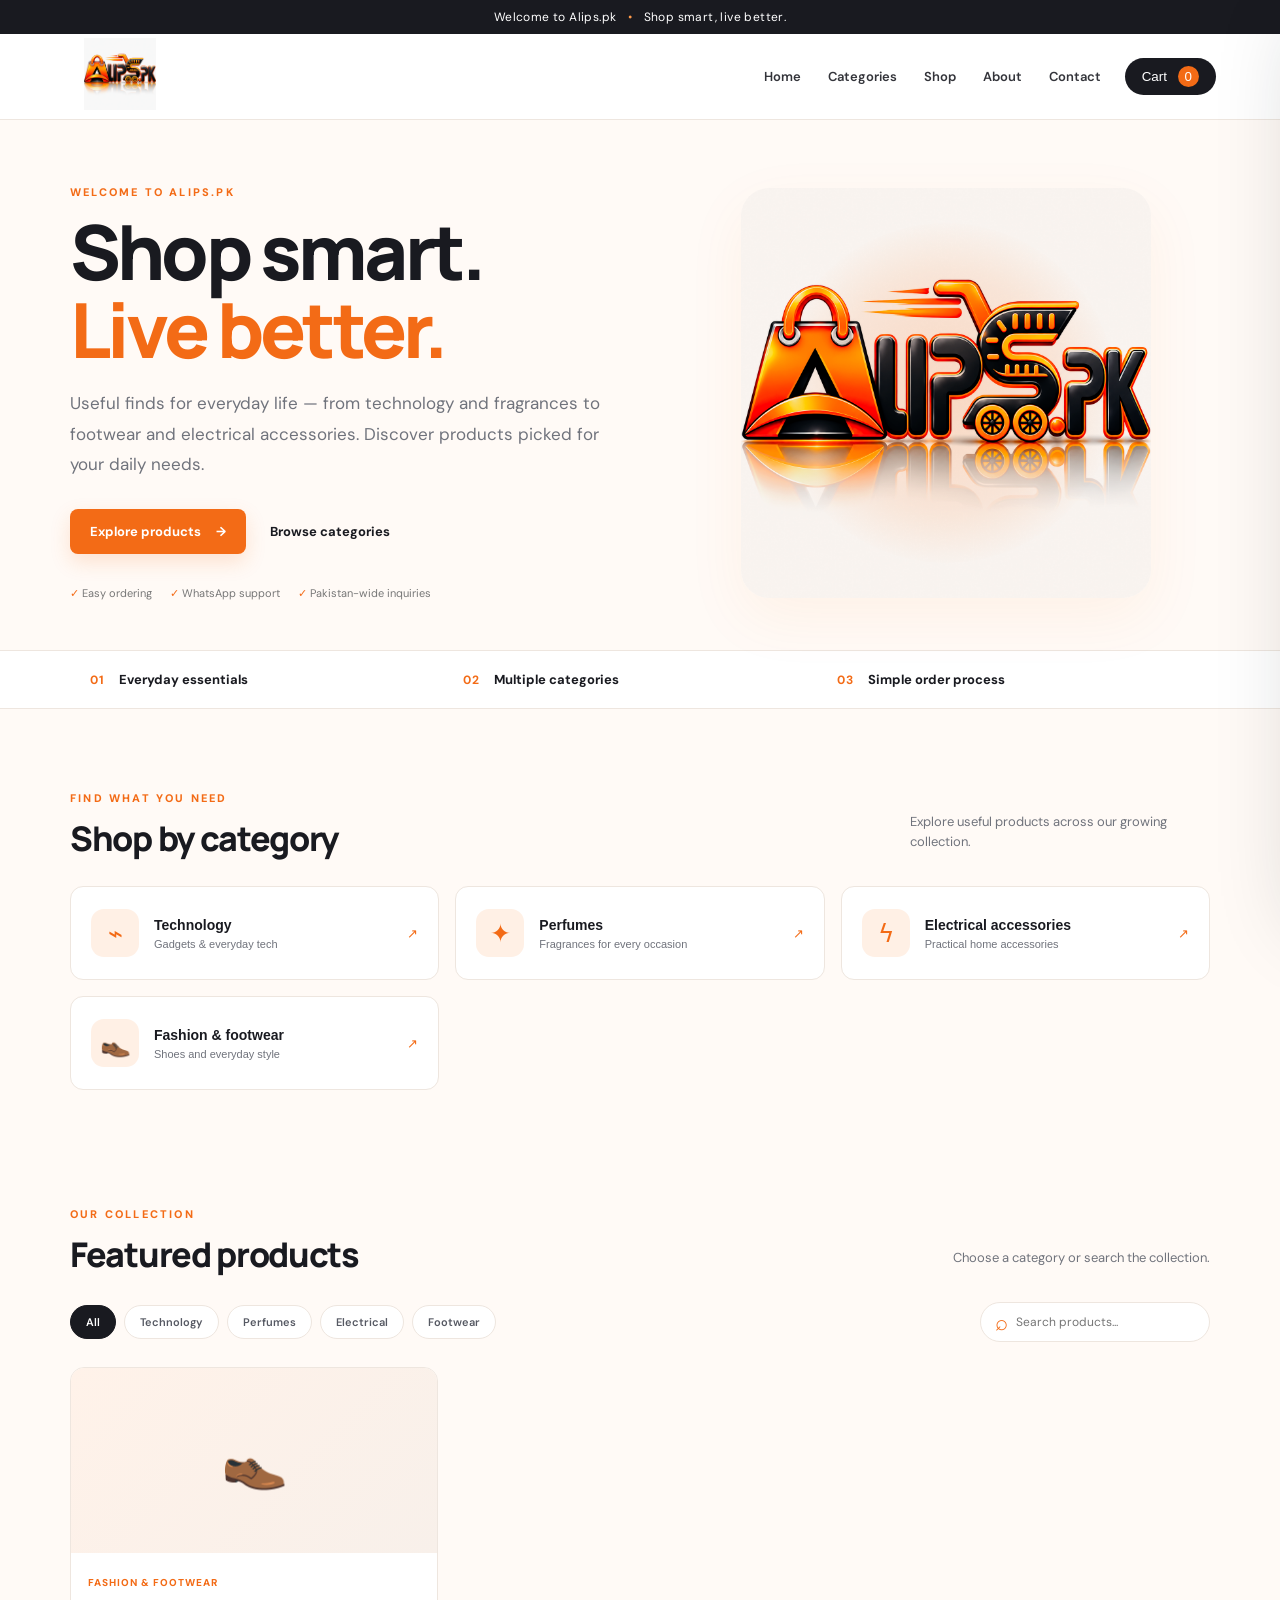
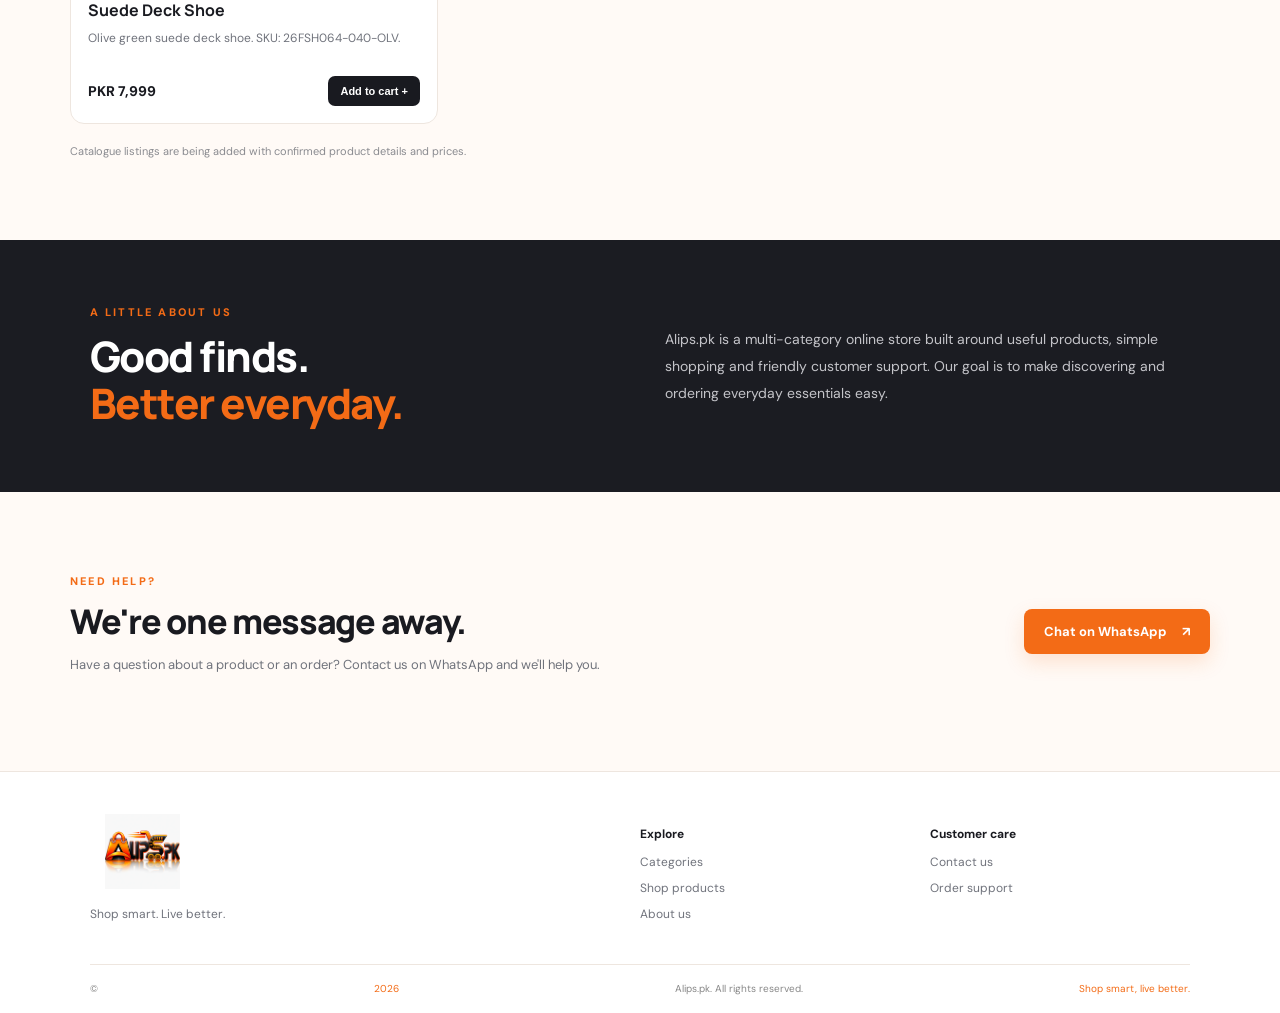
==== commit 3b3524ab: "Add footwear category to Alips storefront" ====
--- a/index.html
+++ b/index.html
@@ -4,11 +4,11 @@
   <meta charset="utf-8">
   <meta name="viewport" content="width=device-width, initial-scale=1">
   <meta name="theme-color" content="#17191f">
-  <meta name="description" content="Discover useful everyday products at Alips.pk. Browse technology, fragrances and electrical accessories, then place your order through WhatsApp.">
+  <meta name="description" content="Discover useful everyday products at Alips.pk. Browse technology, fragrances, footwear and electrical accessories, then place your order through WhatsApp.">
   <link rel="canonical" href="https://alips.pk/">
   <meta property="og:type" content="website">
   <meta property="og:title" content="Alips.pk — Shop Smart. Live Better.">
-  <meta property="og:description" content="Explore everyday finds across technology, fragrances and electrical accessories.">
+  <meta property="og:description" content="Explore everyday finds across technology, fragrances, footwear and electrical accessories.">
   <meta property="og:url" content="https://alips.pk/">
   <meta property="og:image" content="https://alips.pk/assets/logo.png">
   <title>Alips.pk — Shop Smart. Live Better.</title>
@@ -31,7 +31,7 @@
       <div class="hero-copy">
         <p class="eyebrow">Welcome to Alips.pk</p>
         <h1>Shop smart.<br><span>Live better.</span></h1>
-        <p class="hero-text">Useful finds for everyday life — from technology and fragrances to electrical accessories. Discover products picked for your daily needs.</p>
+        <p class="hero-text">Useful finds for everyday life — from technology and fragrances to footwear and electrical accessories. Discover products picked for your daily needs.</p>
         <div class="hero-actions"><a class="button primary" href="#products">Explore products <span>→</span></a><a class="text-link" href="#categories">Browse categories</a></div>
         <div class="trust-row"><span>✓ Easy ordering</span><span>✓ WhatsApp support</span><span>✓ Pakistan-wide inquiries</span></div>
       </div>
@@ -46,14 +46,15 @@
         <button class="category-card" data-category="Technology"><span class="category-icon">⌁</span><span><b>Technology</b><small>Gadgets & everyday tech</small></span><i>↗</i></button>
         <button class="category-card" data-category="Perfumes"><span class="category-icon">✦</span><span><b>Perfumes</b><small>Fragrances for every occasion</small></span><i>↗</i></button>
         <button class="category-card" data-category="Electrical Accessories"><span class="category-icon">ϟ</span><span><b>Electrical accessories</b><small>Practical home accessories</small></span><i>↗</i></button>
+        <button class="category-card" data-category="Fashion & Footwear"><span class="category-icon">👞</span><span><b>Fashion & footwear</b><small>Shoes and everyday style</small></span><i>↗</i></button>
       </div>
     </section>
 
     <section class="section products-section" id="products">
       <div class="section-heading"><div><p class="eyebrow">Our collection</p><h2>Featured products</h2></div><p>Choose a category or search the collection.</p></div>
-      <div class="shop-tools"><div class="filters" id="filters"><button class="filter active" data-filter="All">All</button><button class="filter" data-filter="Technology">Technology</button><button class="filter" data-filter="Perfumes">Perfumes</button><button class="filter" data-filter="Electrical Accessories">Electrical</button></div><label class="search-box"><span>⌕</span><input id="searchInput" type="search" placeholder="Search products..." aria-label="Search products"></label></div>
+      <div class="shop-tools"><div class="filters" id="filters"><button class="filter active" data-filter="All">All</button><button class="filter" data-filter="Technology">Technology</button><button class="filter" data-filter="Perfumes">Perfumes</button><button class="filter" data-filter="Electrical Accessories">Electrical</button><button class="filter" data-filter="Fashion & Footwear">Footwear</button></div><label class="search-box"><span>⌕</span><input id="searchInput" type="search" placeholder="Search products..." aria-label="Search products"></label></div>
       <div class="product-grid" id="productGrid"></div>
-      <p class="catalog-note" id="catalogNote">Our product catalogue is being updated. Contact us on WhatsApp to check current availability.</p>
+      <p class="catalog-note" id="catalogNote">Catalogue listings are being added with confirmed product details and prices.</p>
     </section>
 
     <section class="about-band" id="about"><div><p class="eyebrow">A little about us</p><h2>Good finds.<br><span>Better everyday.</span></h2></div><p>Alips.pk is a multi-category online store built around useful products, simple shopping and friendly customer support. Our goal is to make discovering and ordering everyday essentials easy.</p></section>
